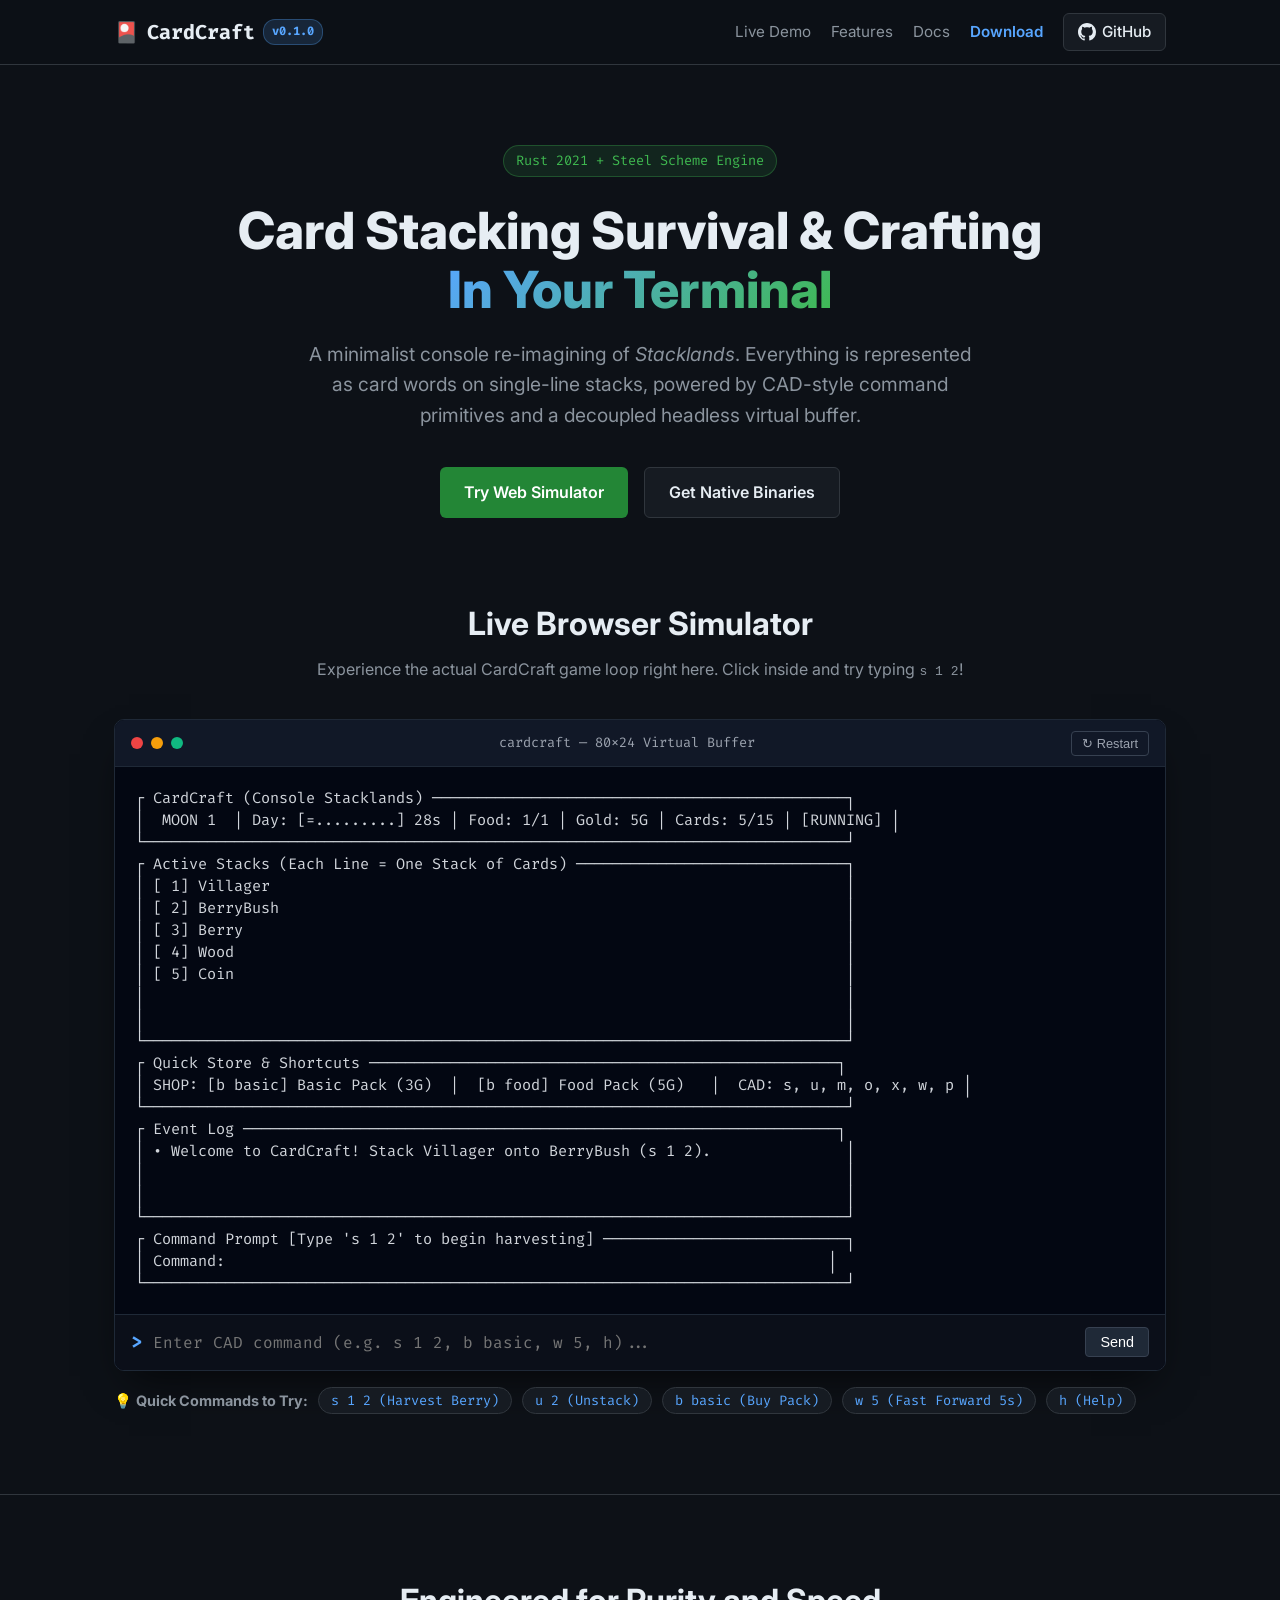
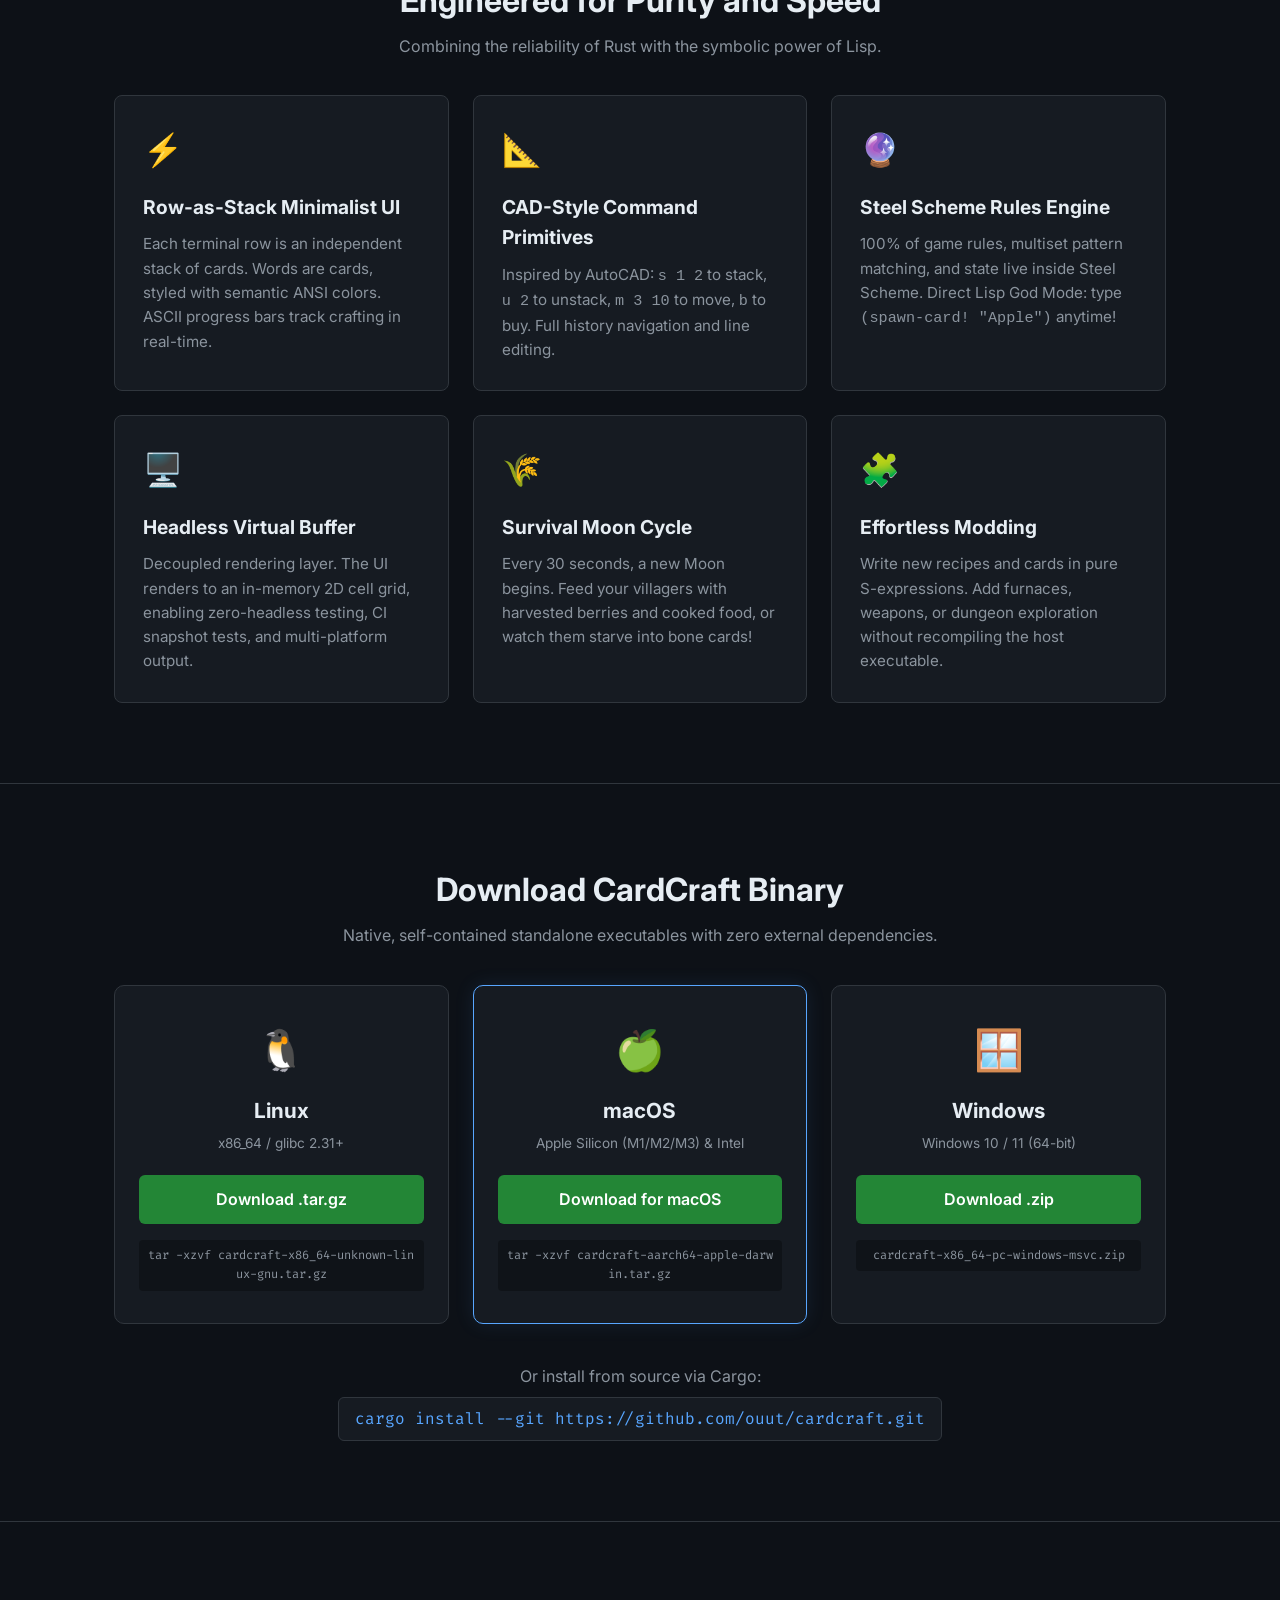
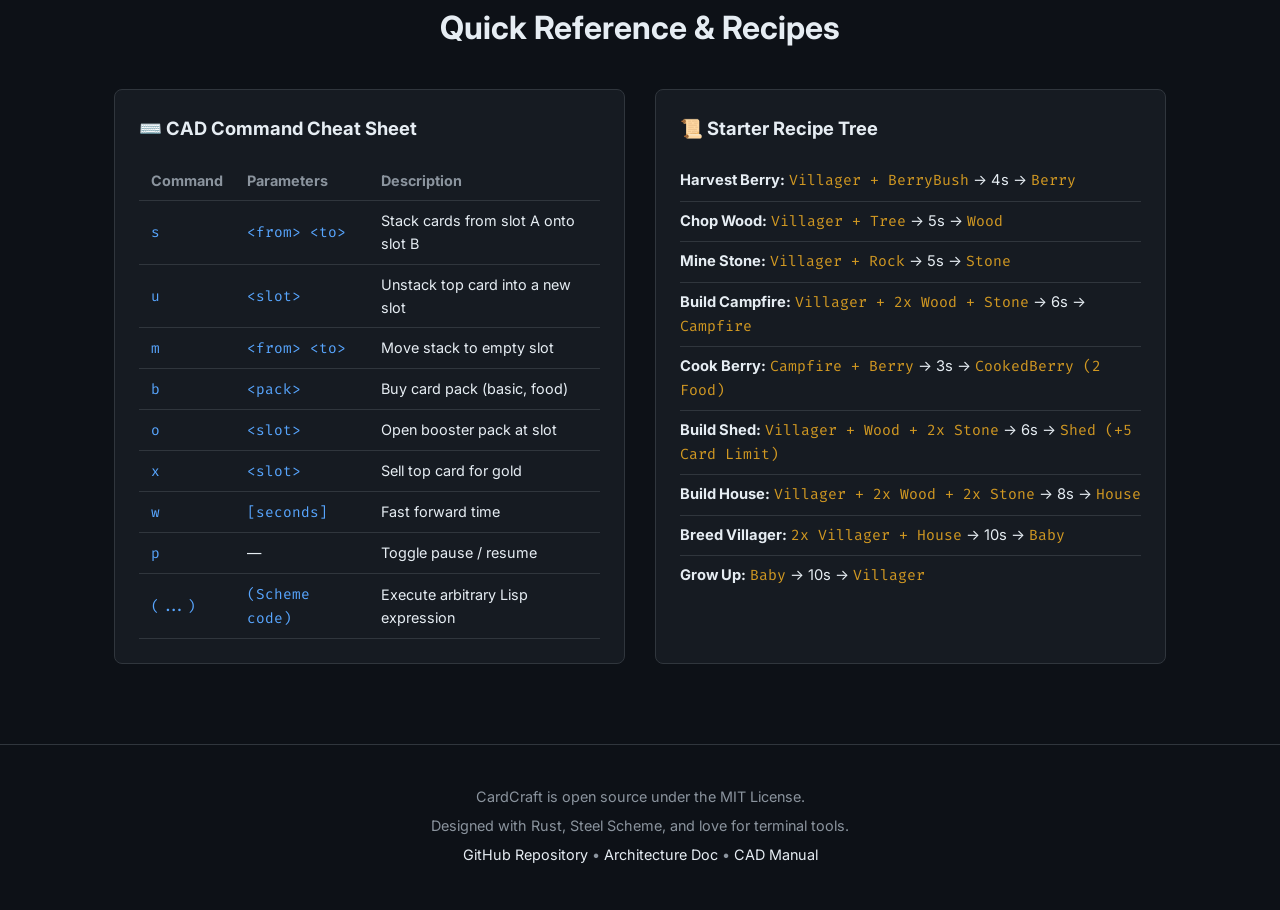
==== site/index.html @ eefb7283 "ci: add GitHub Actions for 3-platform binary releases and GitHub Pages deployment" ====
<!DOCTYPE html>
<html lang="en">
<head>
  <meta charset="UTF-8">
  <meta name="viewport" content="width=device-width, initial-scale=1.0">
  <title>CardCraft - Terminal-based Stacklands Survival Simulator</title>
  <meta name="description" content="A minimalist console re-imagining of Stacklands built with Rust and Steel Scheme. Row-as-stack, CAD-style commands, and decoupled headless virtual buffer.">
  <link rel="stylesheet" href="style.css">
  <link rel="preconnect" href="https://fonts.googleapis.com">
  <link rel="preconnect" href="https://fonts.gstatic.com" crossorigin>
  <link href="https://fonts.googleapis.com/css2?family=Fira+Code:wght@400;500;700&family=Inter:wght@400;600;800&display=swap" rel="stylesheet">
</head>
<body>

  <!-- Navigation -->
  <nav class="navbar">
    <div class="nav-container">
      <div class="logo">
        <span class="logo-icon">🎴</span>
        <span class="logo-text">CardCraft</span>
        <span class="badge">v0.1.0</span>
      </div>
      <div class="nav-links">
        <a href="#play-demo">Live Demo</a>
        <a href="#features">Features</a>
        <a href="#docs">Docs</a>
        <a href="#downloads" class="btn-nav">Download</a>
        <a href="https://github.com/ouut/cardcraft" target="_blank" rel="noreferrer" class="btn-github">
          <svg height="18" viewBox="0 0 16 16" width="18" fill="currentColor"><path d="M8 0C3.58 0 0 3.58 0 8c0 3.54 2.29 6.53 5.47 7.59.4.07.55-.17.55-.38 0-.19-.01-.82-.01-1.49-2.01.37-2.53-.49-2.69-.94-.09-.23-.48-.94-.82-1.13-.28-.15-.68-.52-.01-.53.63-.01 1.08.58 1.23.82.72 1.21 1.87.87 2.33.66.07-.52.28-.87.51-1.07-1.78-.2-3.64-.89-3.64-3.95 0-.87.31-1.59.82-2.15-.08-.2-.36-1.02.08-2.12 0 0 .67-.21 2.2.82.64-.18 1.32-.27 2-.27.68 0 1.36.09 2 .27 1.53-1.04 2.2-.82 2.2-.82.44 1.1.16 1.92.08 2.12.51.56.82 1.27.82 2.15 0 3.07-1.87 3.75-3.65 3.95.29.25.54.73.54 1.48 0 1.07-.01 1.93-.01 2.2 0 .21.15.46.55.38A8.013 8.013 0 0016 8c0-4.42-3.58-8-8-8z"></path></svg>
          GitHub
        </a>
      </div>
    </div>
  </nav>

  <!-- Hero Header -->
  <header class="hero">
    <div class="container">
      <div class="hero-badge">Rust 2021 + Steel Scheme Engine</div>
      <h1 class="hero-title">Card Stacking Survival & Crafting<br><span class="gradient-text">In Your Terminal</span></h1>
      <p class="hero-subtitle">
        A minimalist console re-imagining of <em>Stacklands</em>. Everything is represented as card words on single-line stacks, powered by CAD-style command primitives and a decoupled headless virtual buffer.
      </p>
      <div class="hero-actions">
        <a href="#play-demo" class="btn btn-primary">Try Web Simulator</a>
        <a href="#downloads" class="btn btn-secondary">Get Native Binaries</a>
      </div>
    </div>
  </header>

  <!-- Interactive Terminal Simulator -->
  <section id="play-demo" class="demo-section">
    <div class="container">
      <div class="section-header">
        <h2>Live Browser Simulator</h2>
        <p>Experience the actual CardCraft game loop right here. Click inside and try typing <code>s 1 2</code>!</p>
      </div>

      <div class="terminal-window">
        <div class="terminal-titlebar">
          <div class="window-buttons">
            <span class="btn-circle red"></span>
            <span class="btn-circle yellow"></span>
            <span class="btn-circle green"></span>
          </div>
          <div class="window-title">cardcraft — 80x24 Virtual Buffer</div>
          <div class="window-actions">
            <button id="btn-reset" title="Restart Game">↻ Restart</button>
          </div>
        </div>

        <pre id="terminal-screen" class="terminal-content"></pre>

        <div class="terminal-input-bar">
          <span class="prompt-symbol">&gt;</span>
          <input type="text" id="cli-input" placeholder="Enter CAD command (e.g. s 1 2, b basic, w 5, h)..." autocomplete="off" spellcheck="false">
          <button id="btn-send">Send</button>
        </div>
      </div>

      <div class="demo-hints">
        <span>💡 <strong>Quick Commands to Try:</strong></span>
        <button class="hint-btn" onclick="executeHint('s 1 2')">s 1 2 (Harvest Berry)</button>
        <button class="hint-btn" onclick="executeHint('u 2')">u 2 (Unstack)</button>
        <button class="hint-btn" onclick="executeHint('b basic')">b basic (Buy Pack)</button>
        <button class="hint-btn" onclick="executeHint('w 5')">w 5 (Fast Forward 5s)</button>
        <button class="hint-btn" onclick="executeHint('h')">h (Help)</button>
      </div>
    </div>
  </section>

  <!-- Features Grid -->
  <section id="features" class="features-section">
    <div class="container">
      <div class="section-header">
        <h2>Engineered for Purity and Speed</h2>
        <p>Combining the reliability of Rust with the symbolic power of Lisp.</p>
      </div>

      <div class="grid-3">
        <div class="feature-card">
          <div class="card-icon">⚡</div>
          <h3>Row-as-Stack Minimalist UI</h3>
          <p>Each terminal row is an independent stack of cards. Words are cards, styled with semantic ANSI colors. ASCII progress bars track crafting in real-time.</p>
        </div>

        <div class="feature-card">
          <div class="card-icon">📐</div>
          <h3>CAD-Style Command Primitives</h3>
          <p>Inspired by AutoCAD: <code>s 1 2</code> to stack, <code>u 2</code> to unstack, <code>m 3 10</code> to move, <code>b</code> to buy. Full history navigation and line editing.</p>
        </div>

        <div class="feature-card">
          <div class="card-icon">🔮</div>
          <h3>Steel Scheme Rules Engine</h3>
          <p>100% of game rules, multiset pattern matching, and state live inside Steel Scheme. Direct Lisp God Mode: type <code>(spawn-card! "Apple")</code> anytime!</p>
        </div>

        <div class="feature-card">
          <div class="card-icon">🖥️</div>
          <h3>Headless Virtual Buffer</h3>
          <p>Decoupled rendering layer. The UI renders to an in-memory 2D cell grid, enabling zero-headless testing, CI snapshot tests, and multi-platform output.</p>
        </div>

        <div class="feature-card">
          <div class="card-icon">🌾</div>
          <h3>Survival Moon Cycle</h3>
          <p>Every 30 seconds, a new Moon begins. Feed your villagers with harvested berries and cooked food, or watch them starve into bone cards!</p>
        </div>

        <div class="feature-card">
          <div class="card-icon">🧩</div>
          <h3>Effortless Modding</h3>
          <p>Write new recipes and cards in pure S-expressions. Add furnaces, weapons, or dungeon exploration without recompiling the host executable.</p>
        </div>
      </div>
    </div>
  </section>

  <!-- Downloads Section -->
  <section id="downloads" class="downloads-section">
    <div class="container">
      <div class="section-header">
        <h2>Download CardCraft Binary</h2>
        <p>Native, self-contained standalone executables with zero external dependencies.</p>
      </div>

      <div class="download-grid">
        <div class="download-card">
          <div class="os-icon">🐧</div>
          <h3>Linux</h3>
          <p class="os-arch">x86_64 / glibc 2.31+</p>
          <a href="https://github.com/ouut/cardcraft/releases/latest" class="btn btn-download">Download .tar.gz</a>
          <span class="cmd-preview">tar -xzvf cardcraft-x86_64-unknown-linux-gnu.tar.gz</span>
        </div>

        <div class="download-card highlight">
          <div class="os-icon">🍏</div>
          <h3>macOS</h3>
          <p class="os-arch">Apple Silicon (M1/M2/M3) & Intel</p>
          <a href="https://github.com/ouut/cardcraft/releases/latest" class="btn btn-download">Download for macOS</a>
          <span class="cmd-preview">tar -xzvf cardcraft-aarch64-apple-darwin.tar.gz</span>
        </div>

        <div class="download-card">
          <div class="os-icon">🪟</div>
          <h3>Windows</h3>
          <p class="os-arch">Windows 10 / 11 (64-bit)</p>
          <a href="https://github.com/ouut/cardcraft/releases/latest" class="btn btn-download">Download .zip</a>
          <span class="cmd-preview">cardcraft-x86_64-pc-windows-msvc.zip</span>
        </div>
      </div>

      <div class="source-build">
        <p>Or install from source via Cargo:</p>
        <code>cargo install --git https://github.com/ouut/cardcraft.git</code>
      </div>
    </div>
  </section>

  <!-- Documentation & Recipes -->
  <section id="docs" class="docs-section">
    <div class="container">
      <div class="section-header">
        <h2>Quick Reference & Recipes</h2>
      </div>

      <div class="docs-columns">
        <div class="docs-box">
          <h3>⌨️ CAD Command Cheat Sheet</h3>
          <table class="ref-table">
            <thead>
              <tr><th>Command</th><th>Parameters</th><th>Description</th></tr>
            </thead>
            <tbody>
              <tr><td><code>s</code></td><td><code>&lt;from&gt; &lt;to&gt;</code></td><td>Stack cards from slot A onto slot B</td></tr>
              <tr><td><code>u</code></td><td><code>&lt;slot&gt;</code></td><td>Unstack top card into a new slot</td></tr>
              <tr><td><code>m</code></td><td><code>&lt;from&gt; &lt;to&gt;</code></td><td>Move stack to empty slot</td></tr>
              <tr><td><code>b</code></td><td><code>&lt;pack&gt;</code></td><td>Buy card pack (basic, food)</td></tr>
              <tr><td><code>o</code></td><td><code>&lt;slot&gt;</code></td><td>Open booster pack at slot</td></tr>
              <tr><td><code>x</code></td><td><code>&lt;slot&gt;</code></td><td>Sell top card for gold</td></tr>
              <tr><td><code>w</code></td><td><code>[seconds]</code></td><td>Fast forward time</td></tr>
              <tr><td><code>p</code></td><td>—</td><td>Toggle pause / resume</td></tr>
              <tr><td><code>(...)</code></td><td><code>(Scheme code)</code></td><td>Execute arbitrary Lisp expression</td></tr>
            </tbody>
          </table>
        </div>

        <div class="docs-box">
          <h3>📜 Starter Recipe Tree</h3>
          <ul class="recipe-list">
            <li><strong>Harvest Berry:</strong> <code>Villager + BerryBush</code> → 4s → <code>Berry</code></li>
            <li><strong>Chop Wood:</strong> <code>Villager + Tree</code> → 5s → <code>Wood</code></li>
            <li><strong>Mine Stone:</strong> <code>Villager + Rock</code> → 5s → <code>Stone</code></li>
            <li><strong>Build Campfire:</strong> <code>Villager + 2x Wood + Stone</code> → 6s → <code>Campfire</code></li>
            <li><strong>Cook Berry:</strong> <code>Campfire + Berry</code> → 3s → <code>CookedBerry (2 Food)</code></li>
            <li><strong>Build Shed:</strong> <code>Villager + Wood + 2x Stone</code> → 6s → <code>Shed (+5 Card Limit)</code></li>
            <li><strong>Build House:</strong> <code>Villager + 2x Wood + 2x Stone</code> → 8s → <code>House</code></li>
            <li><strong>Breed Villager:</strong> <code>2x Villager + House</code> → 10s → <code>Baby</code></li>
            <li><strong>Grow Up:</strong> <code>Baby</code> → 10s → <code>Villager</code></li>
          </ul>
        </div>
      </div>
    </div>
  </section>

  <!-- Footer -->
  <footer class="footer">
    <div class="container footer-content">
      <p>CardCraft is open source under the MIT License.</p>
      <p>Designed with Rust, Steel Scheme, and love for terminal tools.</p>
      <p><a href="https://github.com/ouut/cardcraft" target="_blank" rel="noreferrer">GitHub Repository</a> • <a href="https://github.com/ouut/cardcraft/blob/main/docs/ARCHITECTURE.md" target="_blank" rel="noreferrer">Architecture Doc</a> • <a href="https://github.com/ouut/cardcraft/blob/main/docs/CAD_COMMANDS.md" target="_blank" rel="noreferrer">CAD Manual</a></p>
    </div>
  </footer>

  <script src="app.js"></script>
</body>
</html>
---- site/style.css ----
:root {
  --bg-color: #0d1117;
  --surface-color: #161b22;
  --surface-border: #30363d;
  --text-primary: #e6edf3;
  --text-secondary: #8b949e;
  --accent-cyan: #58a6ff;
  --accent-green: #3fb950;
  --accent-yellow: #d29922;
  --accent-magenta: #bc8cff;
  --accent-red: #f85149;
  --font-sans: 'Inter', -apple-system, BlinkMacSystemFont, sans-serif;
  --font-mono: 'Fira Code', 'JetBrains Mono', monospace;
}

* {
  box-sizing: border-box;
  margin: 0;
  padding: 0;
}

body {
  background-color: var(--bg-color);
  color: var(--text-primary);
  font-family: var(--font-sans);
  line-height: 1.6;
  overflow-x: hidden;
}

.container {
  max-width: 1100px;
  margin: 0 auto;
  padding: 0 24px;
}

/* Navbar */
.navbar {
  border-bottom: 1px solid var(--surface-border);
  background-color: rgba(13, 17, 23, 0.9);
  backdrop-filter: blur(8px);
  position: sticky;
  top: 0;
  z-index: 100;
}

.nav-container {
  display: flex;
  justify-content: space-between;
  align-items: center;
  height: 64px;
  max-width: 1100px;
  margin: 0 auto;
  padding: 0 24px;
}

.logo {
  display: flex;
  align-items: center;
  gap: 8px;
  font-family: var(--font-mono);
  font-weight: 700;
  font-size: 1.25rem;
}

.badge {
  font-size: 0.75rem;
  background-color: rgba(88, 166, 255, 0.15);
  color: var(--accent-cyan);
  border: 1px solid rgba(88, 166, 255, 0.3);
  padding: 2px 8px;
  border-radius: 12px;
}

.nav-links {
  display: flex;
  align-items: center;
  gap: 20px;
}

.nav-links a {
  color: var(--text-secondary);
  text-decoration: none;
  font-size: 0.95rem;
  transition: color 0.2s;
}

.nav-links a:hover {
  color: var(--text-primary);
}

.btn-nav {
  color: var(--accent-cyan) !important;
  font-weight: 600;
}

.btn-github {
  display: inline-flex;
  align-items: center;
  gap: 6px;
  background-color: var(--surface-color);
  border: 1px solid var(--surface-border);
  color: var(--text-primary) !important;
  padding: 6px 14px;
  border-radius: 6px;
  font-weight: 500;
}

/* Hero Section */
.hero {
  padding: 80px 0 40px;
  text-align: center;
}

.hero-badge {
  display: inline-block;
  font-family: var(--font-mono);
  font-size: 0.85rem;
  padding: 4px 12px;
  background: rgba(63, 185, 80, 0.12);
  color: var(--accent-green);
  border: 1px solid rgba(63, 185, 80, 0.3);
  border-radius: 20px;
  margin-bottom: 24px;
}

.hero-title {
  font-size: 3.2rem;
  font-weight: 800;
  line-height: 1.15;
  margin-bottom: 20px;
}

.gradient-text {
  background: linear-gradient(135deg, var(--accent-cyan), var(--accent-green));
  -webkit-background-clip: text;
  -webkit-text-fill-color: transparent;
}

.hero-subtitle {
  font-size: 1.2rem;
  color: var(--text-secondary);
  max-width: 680px;
  margin: 0 auto 36px;
}

.hero-actions {
  display: flex;
  gap: 16px;
  justify-content: center;
}

.btn {
  display: inline-flex;
  align-items: center;
  padding: 12px 24px;
  border-radius: 6px;
  font-weight: 600;
  text-decoration: none;
  font-size: 1rem;
  cursor: pointer;
  transition: transform 0.15s, opacity 0.15s;
}

.btn:hover {
  opacity: 0.9;
  transform: translateY(-1px);
}

.btn-primary {
  background-color: #238636;
  color: white;
}

.btn-secondary {
  background-color: var(--surface-color);
  border: 1px solid var(--surface-border);
  color: var(--text-primary);
}

/* Live Terminal Simulator */
.demo-section {
  padding: 40px 0 80px;
}

.section-header {
  text-align: center;
  margin-bottom: 36px;
}

.section-header h2 {
  font-size: 2rem;
  margin-bottom: 8px;
}

.section-header p {
  color: var(--text-secondary);
}

.terminal-window {
  background-color: #030712;
  border: 1px solid #1f2937;
  border-radius: 10px;
  overflow: hidden;
  box-shadow: 0 20px 40px -15px rgba(0, 0, 0, 0.7);
}

.terminal-titlebar {
  display: flex;
  justify-content: space-between;
  align-items: center;
  background-color: #111827;
  padding: 10px 16px;
  border-bottom: 1px solid #1f2937;
}

.window-buttons {
  display: flex;
  gap: 8px;
}

.btn-circle {
  width: 12px;
  height: 12px;
  border-radius: 50%;
}

.btn-circle.red { background-color: #ef4444; }
.btn-circle.yellow { background-color: #f59e0b; }
.btn-circle.green { background-color: #10b981; }

.window-title {
  font-family: var(--font-mono);
  font-size: 0.85rem;
  color: #9ca3af;
}

.window-actions button {
  background: none;
  border: 1px solid #374151;
  color: #9ca3af;
  padding: 4px 10px;
  border-radius: 4px;
  font-size: 0.8rem;
  cursor: pointer;
}

.window-actions button:hover {
  background-color: #1f2937;
  color: #fff;
}

.terminal-content {
  font-family: var(--font-mono);
  font-size: 0.95rem;
  padding: 20px;
  min-height: 400px;
  line-height: 1.45;
  color: #d1d5db;
  white-space: pre;
  overflow-x: auto;
}

.terminal-input-bar {
  display: flex;
  align-items: center;
  gap: 10px;
  padding: 12px 16px;
  background-color: #0b0f19;
  border-top: 1px solid #1f2937;
}

.prompt-symbol {
  font-family: var(--font-mono);
  color: var(--accent-cyan);
  font-weight: 700;
  font-size: 1.2rem;
}

#cli-input {
  flex: 1;
  background: transparent;
  border: none;
  outline: none;
  color: #f3f4f6;
  font-family: var(--font-mono);
  font-size: 1rem;
}

#btn-send {
  background-color: #1f2937;
  border: 1px solid #374151;
  color: #fff;
  padding: 6px 14px;
  border-radius: 4px;
  font-size: 0.9rem;
  cursor: pointer;
}

.demo-hints {
  display: flex;
  flex-wrap: wrap;
  align-items: center;
  gap: 10px;
  margin-top: 16px;
  font-size: 0.9rem;
  color: var(--text-secondary);
}

.hint-btn {
  background: var(--surface-color);
  border: 1px solid var(--surface-border);
  color: var(--accent-cyan);
  padding: 4px 12px;
  border-radius: 16px;
  font-family: var(--font-mono);
  font-size: 0.85rem;
  cursor: pointer;
  transition: all 0.15s;
}

.hint-btn:hover {
  background: rgba(88, 166, 255, 0.15);
  border-color: var(--accent-cyan);
}

/* Features Grid */
.features-section {
  padding: 80px 0;
  border-top: 1px solid var(--surface-border);
}

.grid-3 {
  display: grid;
  grid-template-columns: repeat(auto-fit, minmax(300px, 1fr));
  gap: 24px;
}

.feature-card {
  background-color: var(--surface-color);
  border: 1px solid var(--surface-border);
  border-radius: 8px;
  padding: 28px;
  transition: border-color 0.2s;
}

.feature-card:hover {
  border-color: var(--accent-cyan);
}

.card-icon {
  font-size: 2rem;
  margin-bottom: 16px;
}

.feature-card h3 {
  font-size: 1.2rem;
  margin-bottom: 10px;
}

.feature-card p {
  color: var(--text-secondary);
  font-size: 0.95rem;
}

/* Downloads Section */
.downloads-section {
  padding: 80px 0;
  border-top: 1px solid var(--surface-border);
}

.download-grid {
  display: grid;
  grid-template-columns: repeat(auto-fit, minmax(260px, 1fr));
  gap: 24px;
  margin-bottom: 40px;
}

.download-card {
  background-color: var(--surface-color);
  border: 1px solid var(--surface-border);
  border-radius: 10px;
  padding: 32px 24px;
  text-align: center;
}

.download-card.highlight {
  border-color: var(--accent-cyan);
  box-shadow: 0 0 20px rgba(88, 166, 255, 0.1);
}

.os-icon {
  font-size: 2.5rem;
  margin-bottom: 12px;
}

.download-card h3 {
  font-size: 1.3rem;
  margin-bottom: 6px;
}

.os-arch {
  color: var(--text-secondary);
  font-size: 0.85rem;
  margin-bottom: 20px;
}

.btn-download {
  width: 100%;
  justify-content: center;
  background-color: #238636;
  color: white;
  margin-bottom: 16px;
}

.cmd-preview {
  display: block;
  font-family: var(--font-mono);
  font-size: 0.75rem;
  color: var(--text-secondary);
  background-color: rgba(0, 0, 0, 0.3);
  padding: 6px;
  border-radius: 4px;
  word-break: break-all;
}

.source-build {
  text-align: center;
  color: var(--text-secondary);
}

.source-build code {
  display: inline-block;
  margin-top: 8px;
  font-family: var(--font-mono);
  background-color: var(--surface-color);
  border: 1px solid var(--surface-border);
  padding: 8px 16px;
  border-radius: 6px;
  color: var(--accent-cyan);
}

/* Documentation section */
.docs-section {
  padding: 80px 0;
  border-top: 1px solid var(--surface-border);
}

.docs-columns {
  display: grid;
  grid-template-columns: 1fr 1fr;
  gap: 30px;
}

@media (max-width: 800px) {
  .docs-columns {
    grid-template-columns: 1fr;
  }
}

.docs-box {
  background-color: var(--surface-color);
  border: 1px solid var(--surface-border);
  border-radius: 8px;
  padding: 24px;
}

.docs-box h3 {
  margin-bottom: 18px;
  font-size: 1.15rem;
}

.ref-table {
  width: 100%;
  border-collapse: collapse;
  font-size: 0.9rem;
}

.ref-table th, .ref-table td {
  padding: 8px 12px;
  text-align: left;
  border-bottom: 1px solid var(--surface-border);
}

.ref-table th {
  color: var(--text-secondary);
}

.ref-table code {
  font-family: var(--font-mono);
  color: var(--accent-cyan);
}

.recipe-list {
  list-style: none;
}

.recipe-list li {
  padding: 8px 0;
  border-bottom: 1px solid var(--surface-border);
  font-size: 0.92rem;
}

.recipe-list li:last-child {
  border-bottom: none;
}

.recipe-list code {
  font-family: var(--font-mono);
  color: var(--accent-yellow);
}

/* Footer */
.footer {
  border-top: 1px solid var(--surface-border);
  padding: 40px 0;
  text-align: center;
  color: var(--text-secondary);
  font-size: 0.9rem;
}

.footer a {
  color: var(--text-primary);
  text-decoration: none;
}

.footer a:hover {
  text-decoration: underline;
}

.footer-content p {
  margin-bottom: 6px;
}
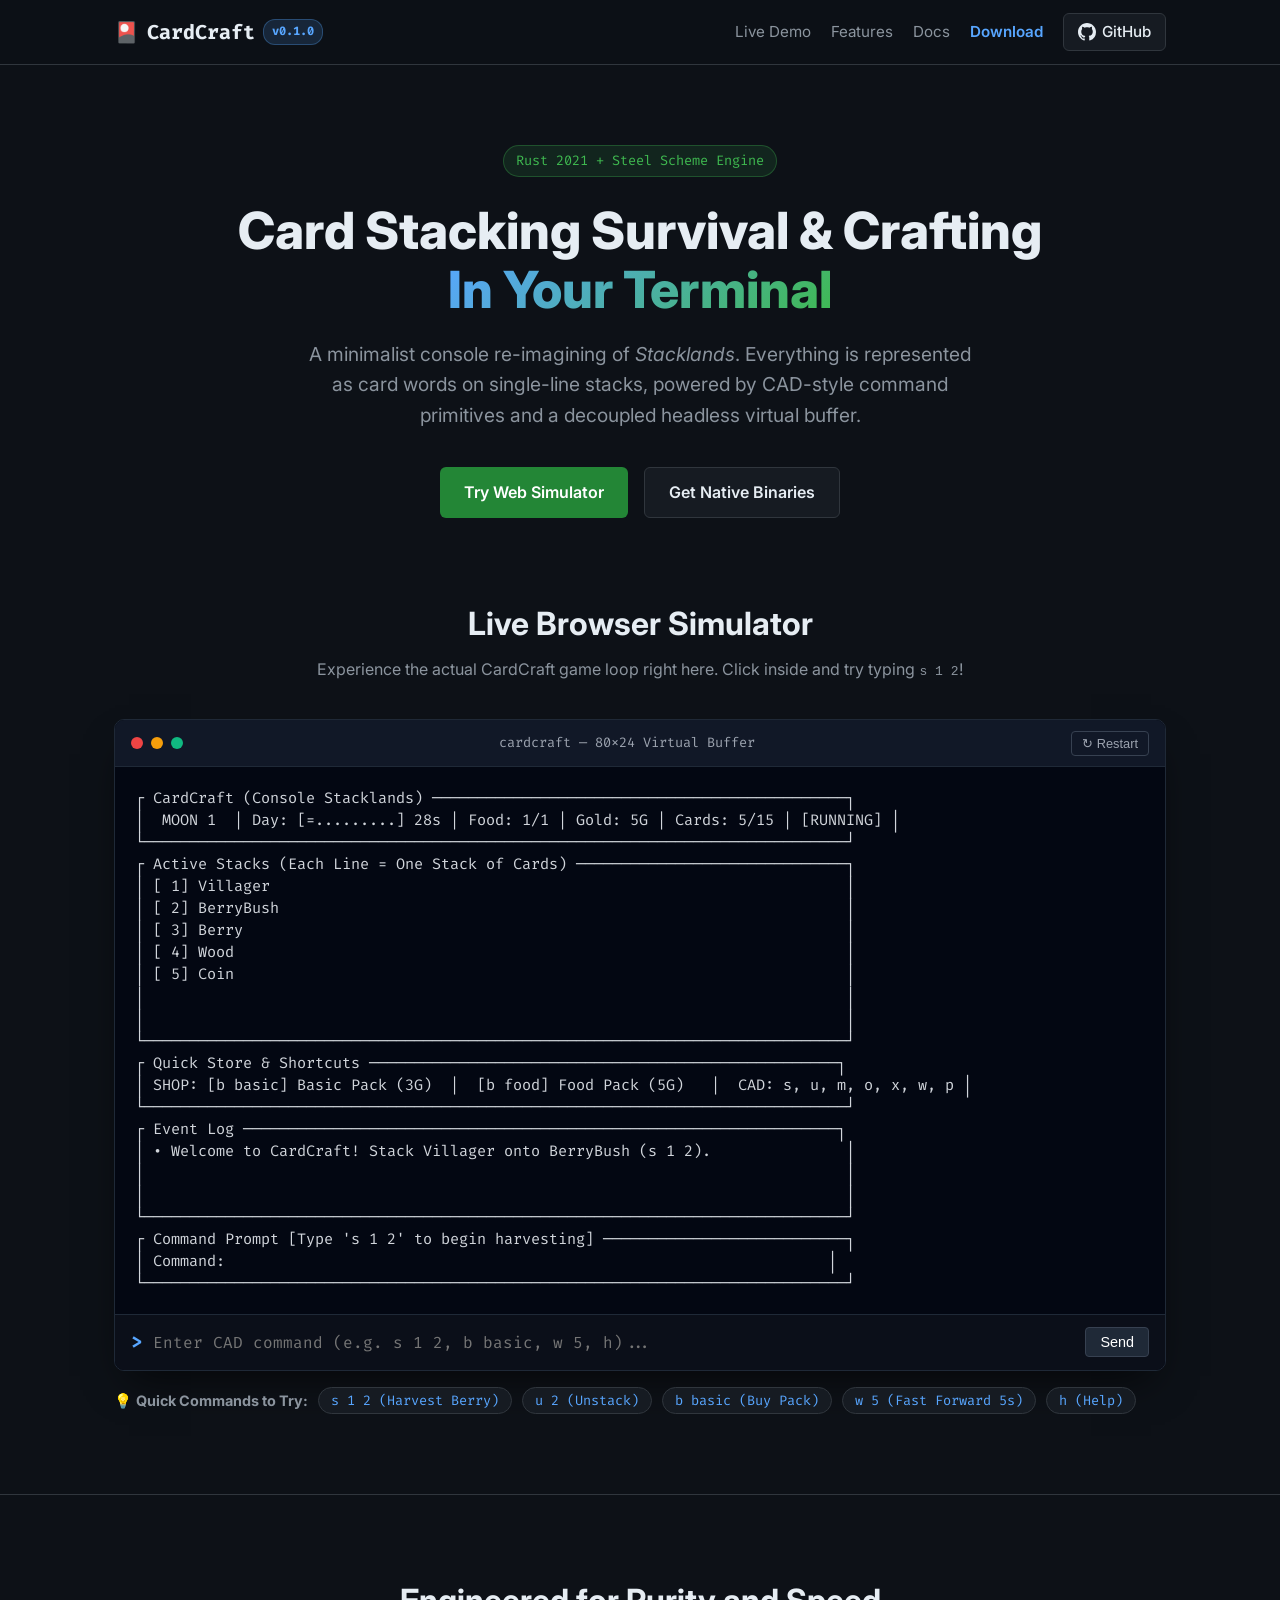
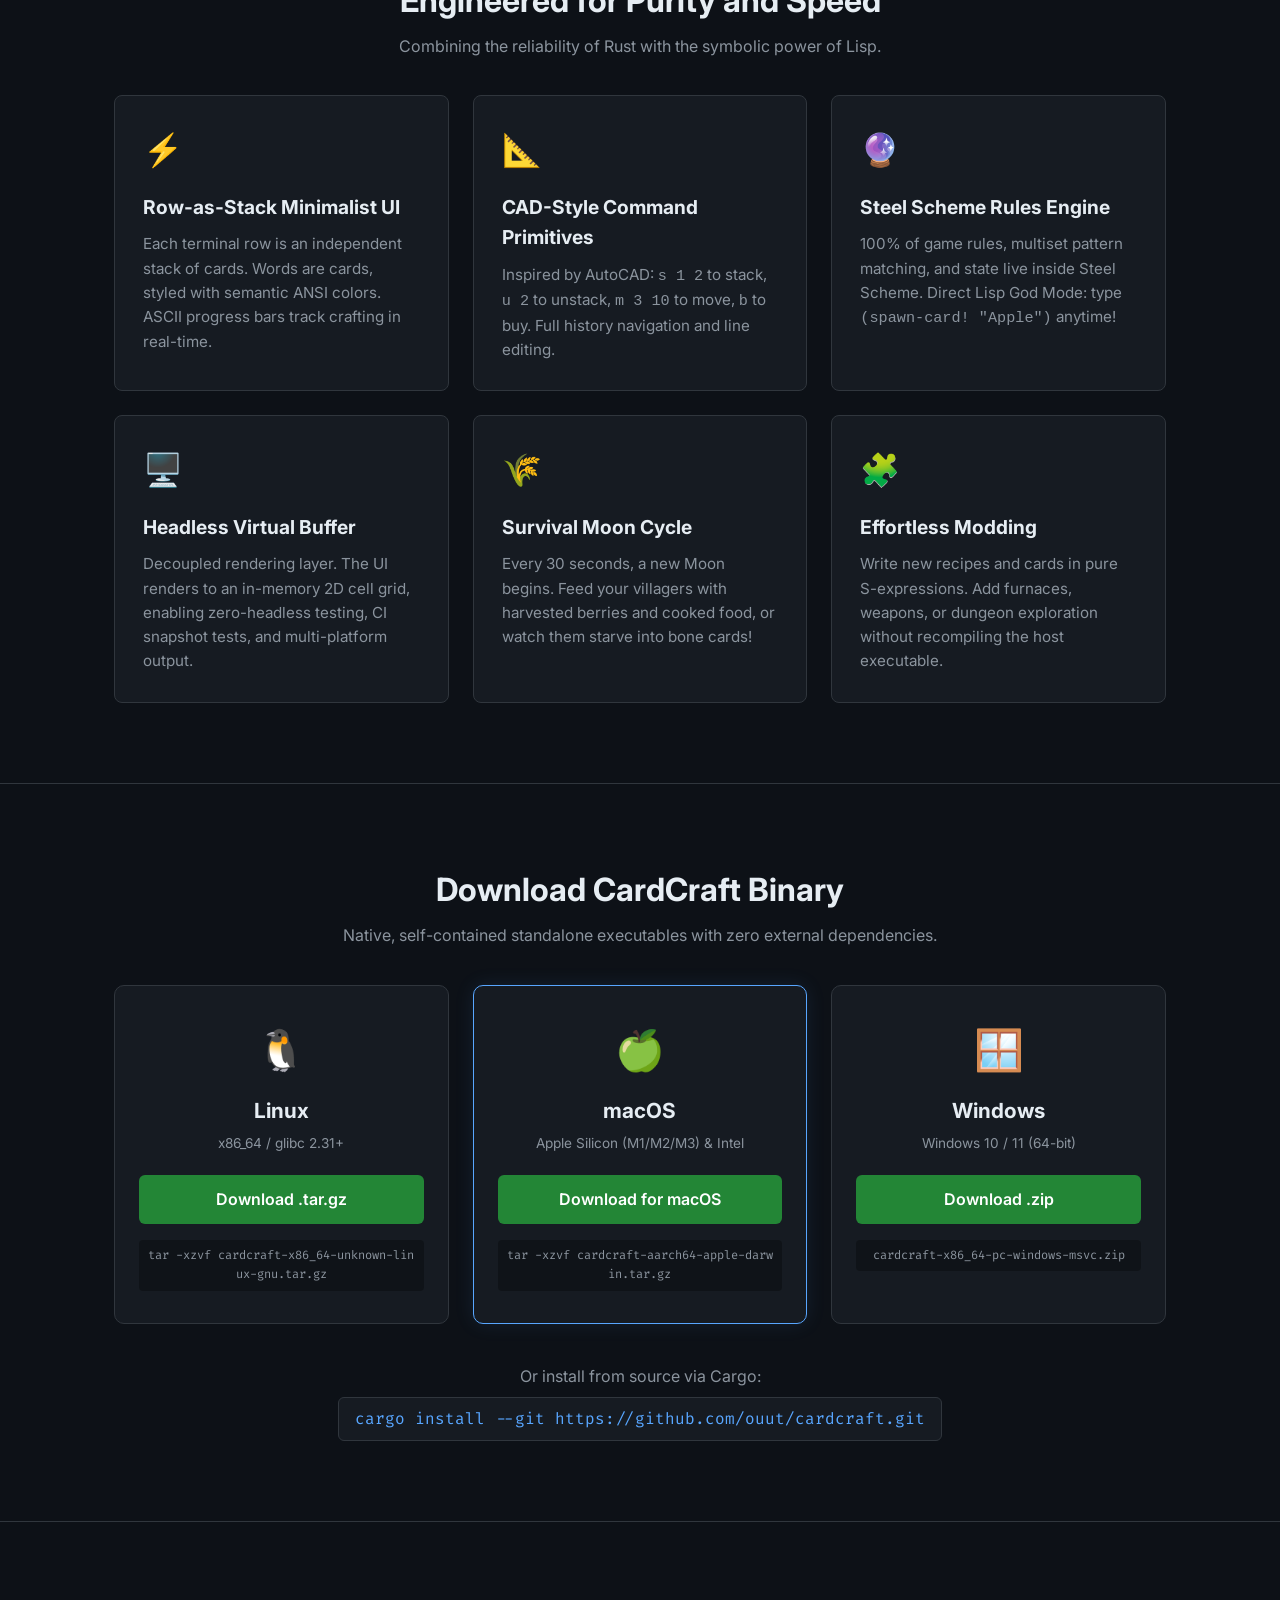
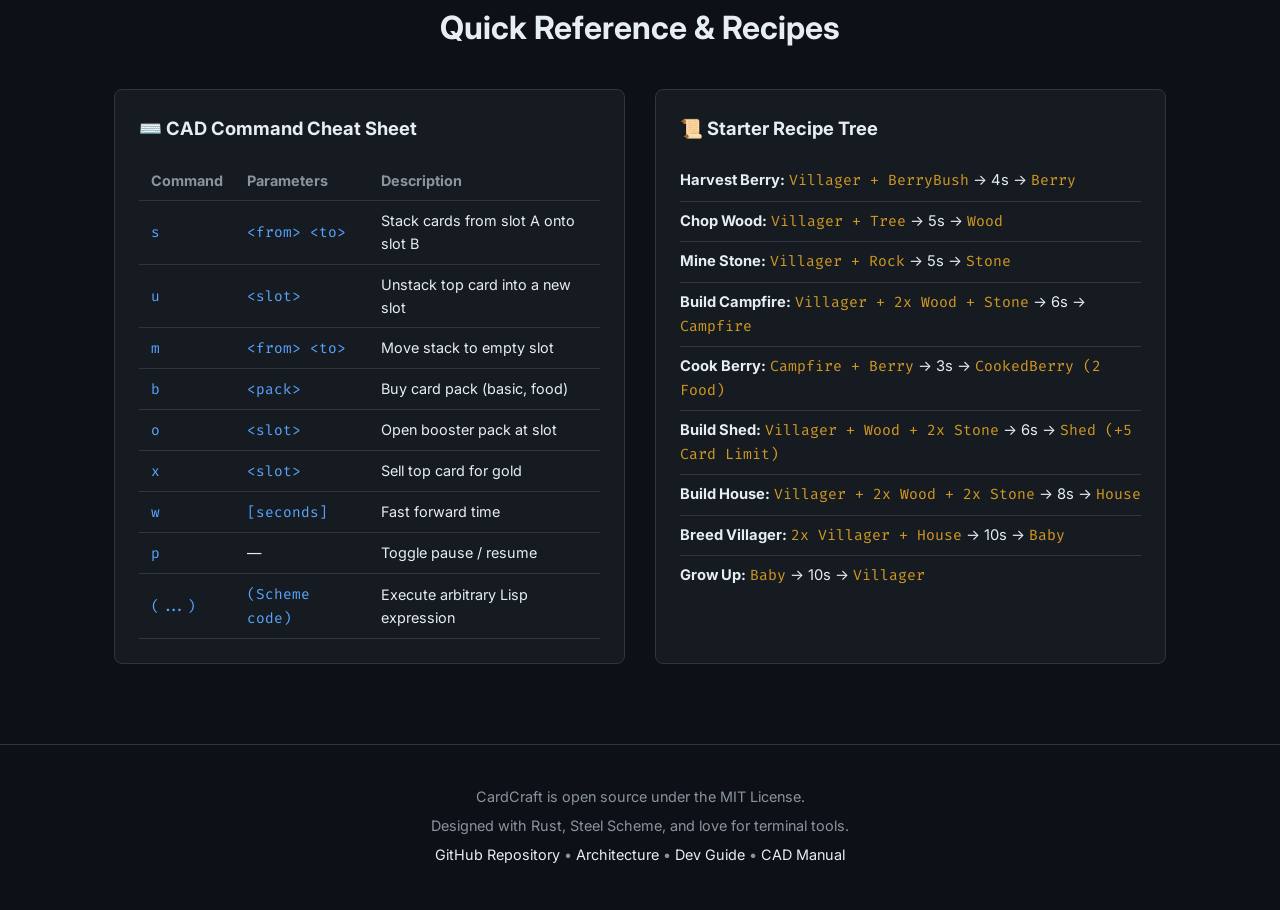
==== commit f85d78a3: "docs: add developer guide for Rust-Scheme interop and expose native RNG/File/Time primitives" ====
--- a/site/index.html
+++ b/site/index.html
@@ -229,7 +229,7 @@
     <div class="container footer-content">
       <p>CardCraft is open source under the MIT License.</p>
       <p>Designed with Rust, Steel Scheme, and love for terminal tools.</p>
-      <p><a href="https://github.com/ouut/cardcraft" target="_blank" rel="noreferrer">GitHub Repository</a> • <a href="https://github.com/ouut/cardcraft/blob/main/docs/ARCHITECTURE.md" target="_blank" rel="noreferrer">Architecture Doc</a> • <a href="https://github.com/ouut/cardcraft/blob/main/docs/CAD_COMMANDS.md" target="_blank" rel="noreferrer">CAD Manual</a></p>
+      <p><a href="https://github.com/ouut/cardcraft" target="_blank" rel="noreferrer">GitHub Repository</a> • <a href="https://github.com/ouut/cardcraft/blob/main/docs/ARCHITECTURE.md" target="_blank" rel="noreferrer">Architecture</a> • <a href="https://github.com/ouut/cardcraft/blob/main/docs/DEVELOPER_GUIDE.md" target="_blank" rel="noreferrer">Dev Guide</a> • <a href="https://github.com/ouut/cardcraft/blob/main/docs/CAD_COMMANDS.md" target="_blank" rel="noreferrer">CAD Manual</a></p>
     </div>
   </footer>
 
